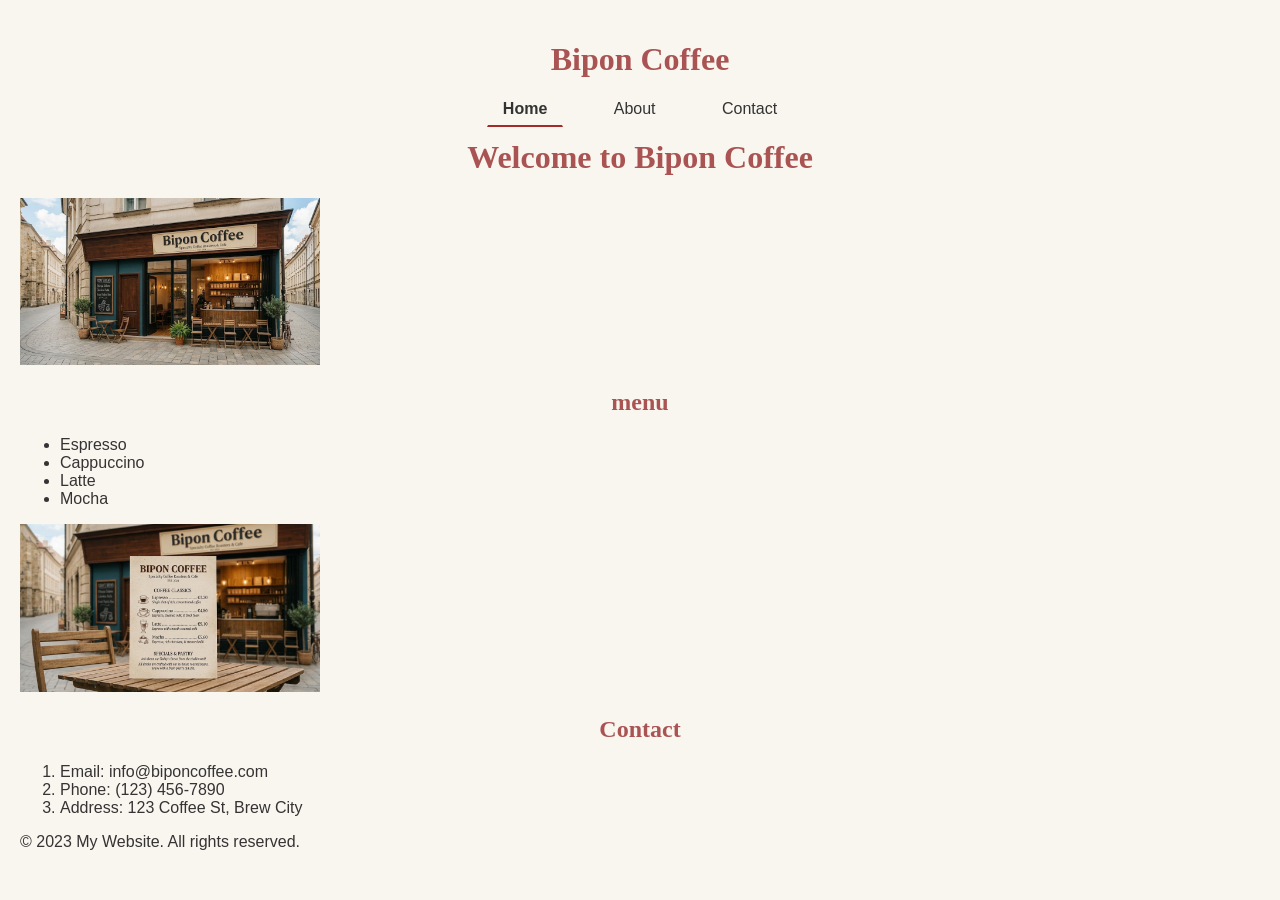
==== index.html @ 33132ce3 "final updates" ====
<!DOCTYPE html>
<html lang="en">
<head>
    <meta charset="UTF-8">
    <meta name="viewport" content="width=device-width, initial-scale=1.0">
    <link rel="stylesheet" href="css/style.css">
    <title>Bipon Coffee - Home</title>
</head>
<body>
    <header>
        <h1>Bipon Coffee</h1>

        <nav>
            <ul>
                <li><a href="index.html" class="active">Home</a></li>
                <li><a href="about.html">About</a></li>
                <li><a href="contact.html">Contact</a></li>
            </ul>
        </nav>
    </header>
    
    <main id="main-content">
        <h1>Welcome to Bipon Coffee</h1>
        <img src="images/coffee.jpg" alt="Coffee Image" width="300">
        <h2>menu</h2>
        <ul>
            <li>Espresso</li>
            <li>Cappuccino</li>
            <li>Latte</li>
            <li>Mocha</li>
        </ul>
        <img src="images/menu.jpg" alt="Coffee Menu Image" width="300">

        <h2>Contact</h2>
        <ol>
            <li>Email: info@biponcoffee.com</li>
            <li>Phone: (123) 456-7890</li>
            <li>Address: 123 Coffee St, Brew City</li>
        </ol>

    </main>
    <footer>
        <p>&copy; 2023 My Website. All rights reserved.</p>
    </footer>
</body>
</html>
---- css/style.css ----
body {
    font-family: 'Arial', sans-serif;
    color: rgb(53, 51, 51);     
    background-color: #f9f6f0;       
    margin: 0;
    padding: 1.25rem; 
}

h1, h2, h3 {
    font-family: 'Georgia', serif; 
    font-weight: bold;
    text-align: center;
    color: rgb(170, 83, 83);                   
}

#main-container {                  
    max-width: 80%;                 
    margin: 0 auto;
    padding: 1.25rem;
    border: 2px solid hsl(25, 60%, 40%); 
    background-color: #ffffff;
}

nav ul {
    list-style-type: none;
    padding: 0;
    margin: 1rem 0;
    text-align: center;
}

nav li {
    display: inline-block;
    margin: 0 0.9375rem;
}

nav a {
    text-decoration: none;
    color: rgb(51, 51, 51);
    font-weight: normal;
    padding: 0.5rem 0.9375rem;
    border: 1px solid transparent;
    transition: all 0.5s ease;
}

nav a:hover {
    color: #ffffff;
    background-color: brown;
    border-radius: 14px;
}

nav a.active {
    font-weight: bold;
    border-bottom: 2px solid brown;
}

/* 4. Data Table Styling */
table {
    width: 100%;
    border-collapse: collapse;
    margin: 1.25rem 0;
}

th, td {
    padding: 0.75rem;
    border: 1px solid #ddd;
    text-align: left;
}

th {
    background-color: brown;
    color: white;
}

tbody tr:nth-child(even) {
    background-color: #f2f2f2;
}

fieldset {
    border: 2px solid brown;
    padding: 1.25rem;
    margin: 1.25rem 0;
}

input[type="text"],
input[type="email"],
input[type="number"],
input[type="date"],
textarea {
    width: 95%;
    padding: 0.5em;                
    margin-top: 0.3rem;
    border: 1px solid #ccc;
    border-radius: 4px;
}

input:focus,
textarea:focus {
    outline: none;
    border-color: brown;
    box-shadow: 0 0 5px rgba(165, 42, 42, 0.5);
    background-color: #fffef0;
}

button {
    padding: 10px 20px;            
    background-color: brown;
    color: white;
    border: none;
    cursor: pointer;
}

button:hover {
    background-color: rgb(120, 20, 20);
}
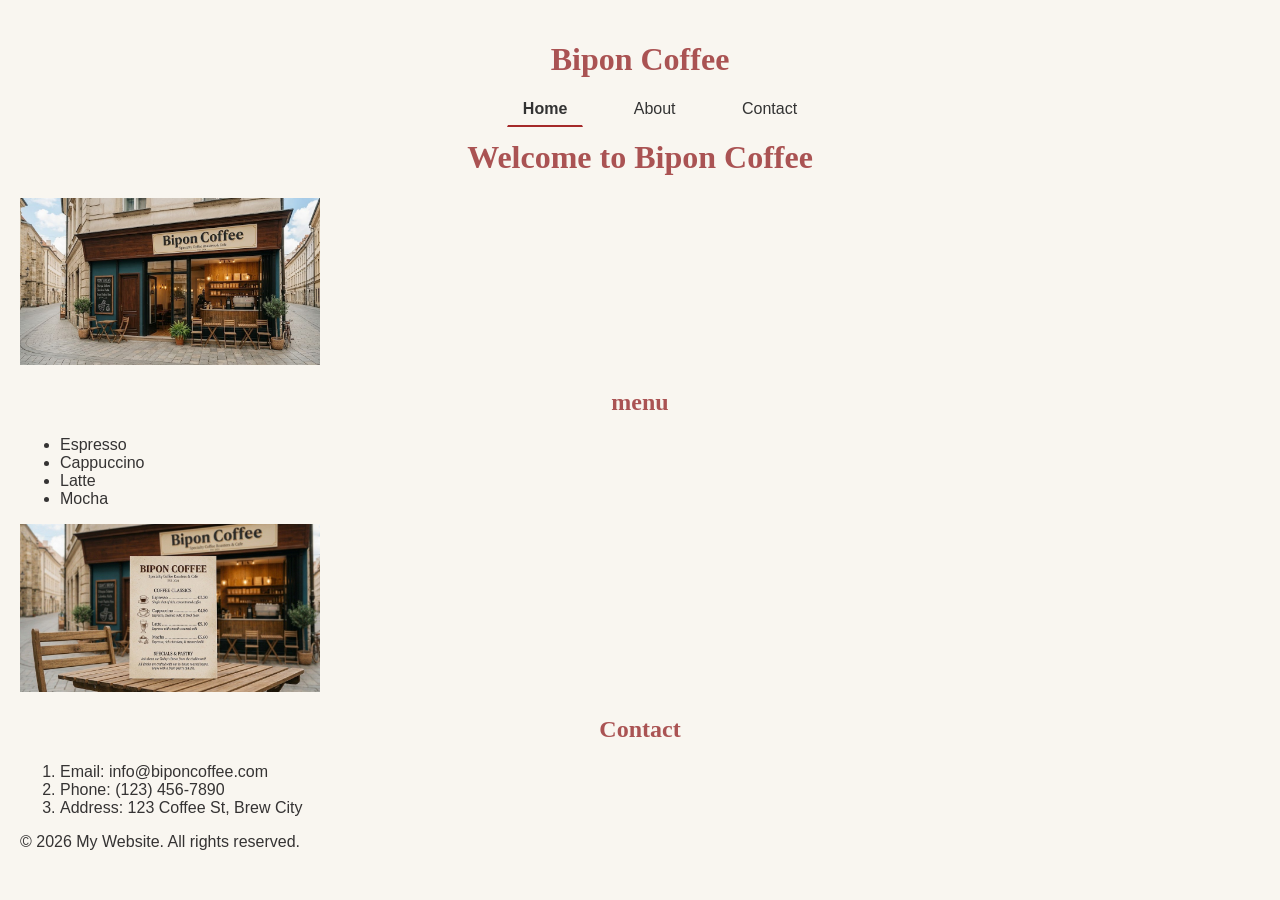
==== commit bb4c5a0e: "some changes" ====
--- a/index.html
+++ b/index.html
@@ -40,7 +40,7 @@
 
     </main>
     <footer>
-        <p>&copy; 2023 My Website. All rights reserved.</p>
+        <p>&copy; 2026 My Website. All rights reserved.</p>
     </footer>
 </body>
 </html>
--- a/css/style.css
+++ b/css/style.css
@@ -22,9 +22,6 @@
 }
 
 nav ul {
-    list-style-type: none;
-    padding: 0;
-    margin: 1rem 0;
     text-align: center;
 }
 
@@ -53,10 +50,8 @@
     border-bottom: 2px solid brown;
 }
 
-/* 4. Data Table Styling */
 table {
     width: 100%;
-    border-collapse: collapse;
     margin: 1.25rem 0;
 }
 
@@ -71,9 +66,6 @@
     color: white;
 }
 
-tbody tr:nth-child(even) {
-    background-color: #f2f2f2;
-}
 
 fieldset {
     border: 2px solid brown;
@@ -95,9 +87,7 @@
 
 input:focus,
 textarea:focus {
-    outline: none;
     border-color: brown;
-    box-shadow: 0 0 5px rgba(165, 42, 42, 0.5);
     background-color: #fffef0;
 }
 
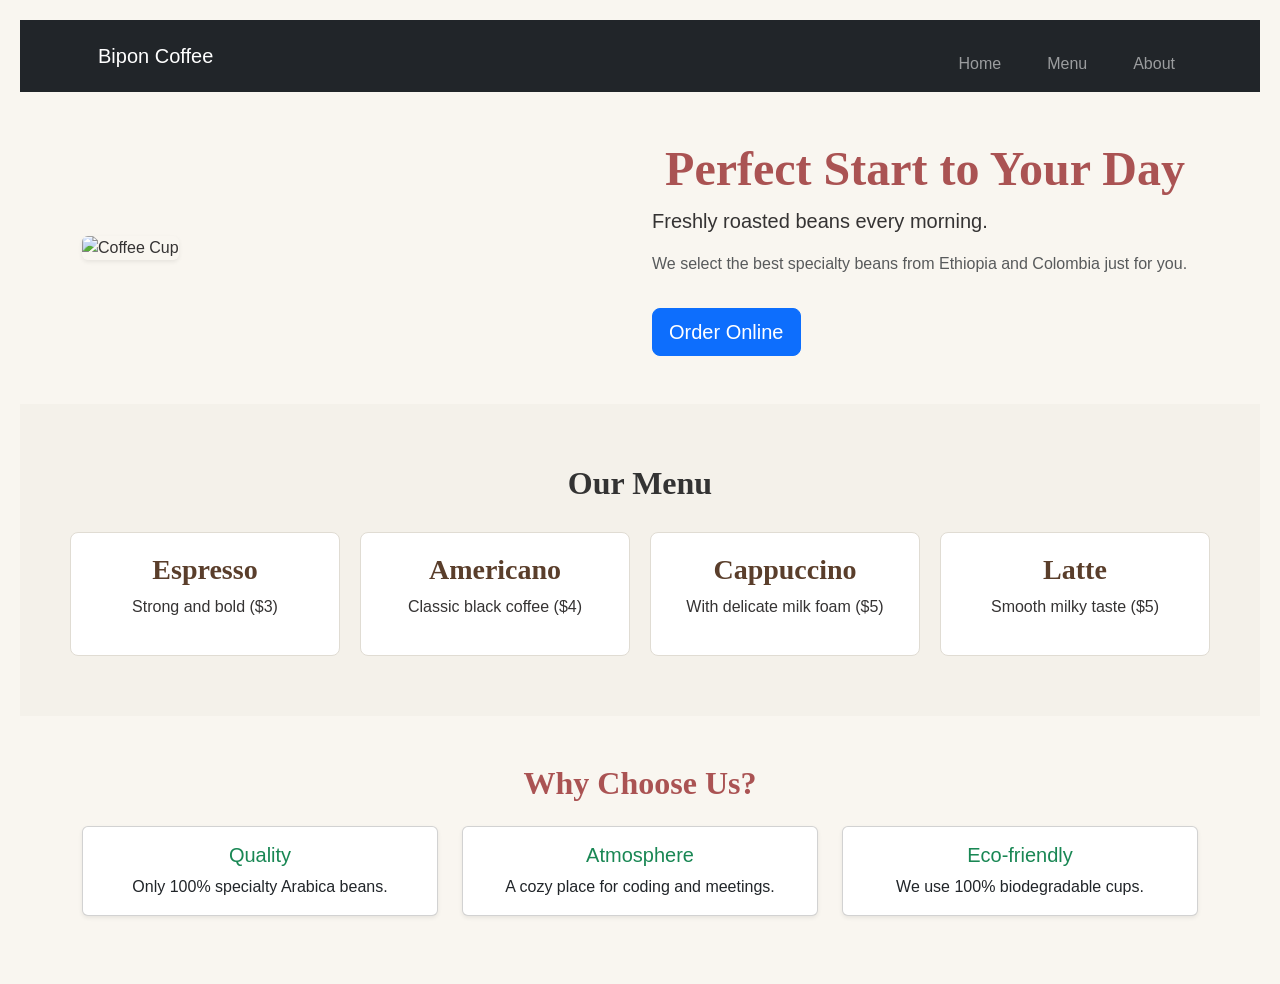
==== commit 11fc0145: "upgrade" ====
--- a/index.html
+++ b/index.html
@@ -1,46 +1,95 @@
 <!DOCTYPE html>
 <html lang="en">
 <head>
-    <meta charset="UTF-8">
-    <meta name="viewport" content="width=device-width, initial-scale=1.0">
-    <link rel="stylesheet" href="css/style.css">
-    <title>Bipon Coffee - Home</title>
+  <meta charset="UTF-8">
+  <meta name="viewport" content="width=device-width, initial-scale=1">
+  <title>Bipon Coffee</title>
+  <link href="https://cdn.jsdelivr.net/npm/bootstrap@5.3.3/dist/css/bootstrap.min.css" rel="stylesheet">
+  <link rel="stylesheet" href="css/style.css">
 </head>
 <body>
-    <header>
-        <h1>Bipon Coffee</h1>
+  <nav class="navbar navbar-expand-lg navbar-dark bg-dark">
+    <div class="container">
+      <a class="navbar-brand" href="#">Bipon Coffee</a>
+      <button class="navbar-toggler" type="button" data-bs-toggle="collapse" data-bs-target="#navbarNav">
+        <span class="navbar-toggler-icon"></span>
+      </button>
+      <div class="collapse navbar-collapse" id="navbarNav">
+        <ul class="navbar-nav ms-auto">
+          <li class="nav-item"><a class="nav-link" href="#hero">Home</a></li>
+          <li class="nav-item"><a class="nav-link" href="#menu">Menu</a></li>
+          <li class="nav-item"><a class="nav-link" href="#about">About</a></li>
+        </ul>
+      </div>
+    </div>
+  </nav>
 
-        <nav>
-            <ul>
-                <li><a href="index.html" class="active">Home</a></li>
-                <li><a href="about.html">About</a></li>
-                <li><a href="contact.html">Contact</a></li>
-            </ul>
-        </nav>
-    </header>
-    
-    <main id="main-content">
-        <h1>Welcome to Bipon Coffee</h1>
-        <img src="images/coffee.jpg" alt="Coffee Image" width="300">
-        <h2>menu</h2>
-        <ul>
-            <li>Espresso</li>
-            <li>Cappuccino</li>
-            <li>Latte</li>
-            <li>Mocha</li>
-        </ul>
-        <img src="images/menu.jpg" alt="Coffee Menu Image" width="300">
+  <section id="hero" class="container mt-5 mb-5">
+    <div class="row align-items-center">
+      <div class="col-12 col-md-6 order-2 order-md-1 mt-4 mt-md-0">
+        <img src="https://images.unsplash.com/photo-1497935586351-b67a49e012bf" class="img-fluid rounded shadow-sm" alt="Coffee Cup">
+      </div>
+      <div class="col-12 col-md-6 order-1 order-md-2">
+        <h1 class="display-5 fw-bold">Perfect Start to Your Day</h1>
+        <p class="lead">Freshly roasted beans every morning.</p>
+        <p class="text-muted d-none d-md-block">We select the best specialty beans from Ethiopia and Colombia just for you.</p>
+        <button class="btn btn-primary btn-lg mt-3">Order Online</button>
+      </div>
+    </div>
+  </section>
 
-        <h2>Contact</h2>
-        <ol>
-            <li>Email: info@biponcoffee.com</li>
-            <li>Phone: (123) 456-7890</li>
-            <li>Address: 123 Coffee St, Brew City</li>
-        </ol>
+  <section id="menu" class="custom-menu-section">
+    <h2 class="custom-menu-title">Our Menu</h2>
+    <div class="custom-grid">
+      <div class="custom-card">
+        <h3>Espresso</h3>
+        <p>Strong and bold ($3)</p>
+      </div>
+      <div class="custom-card">
+        <h3>Americano</h3>
+        <p>Classic black coffee ($4)</p>
+      </div>
+      <div class="custom-card">
+        <h3>Cappuccino</h3>
+        <p>With delicate milk foam ($5)</p>
+      </div>
+      <div class="custom-card">
+        <h3>Latte</h3>
+        <p>Smooth milky taste ($5)</p>
+      </div>
+    </div>
+  </section>
 
-    </main>
-    <footer>
-        <p>&copy; 2026 My Website. All rights reserved.</p>
-    </footer>
+  <section id="about" class="container mt-5 mb-5">
+    <h2 class="text-center mb-4">Why Choose Us?</h2>
+    <div class="row g-4">
+      <div class="col-12 col-md-6 col-lg-4">
+        <div class="card h-100 shadow-sm">
+          <div class="card-body text-center">
+            <h5 class="card-title text-success">Quality</h5>
+            <p class="card-text">Only 100% specialty Arabica beans.</p>
+          </div>
+        </div>
+      </div>
+      <div class="col-12 col-md-6 col-lg-4">
+        <div class="card h-100 shadow-sm">
+          <div class="card-body text-center">
+            <h5 class="card-title text-success">Atmosphere</h5>
+            <p class="card-text">A cozy place for coding and meetings.</p>
+          </div>
+        </div>
+      </div>
+      <div class="col-12 col-md-6 col-lg-4">
+        <div class="card h-100 shadow-sm">
+          <div class="card-body text-center">
+            <h5 class="card-title text-success">Eco-friendly</h5>
+            <p class="card-text">We use 100% biodegradable cups.</p>
+          </div>
+        </div>
+      </div>
+    </div>
+  </section>
+
+  <script src="https://cdn.jsdelivr.net/npm/bootstrap@5.3.3/dist/js/bootstrap.bundle.min.js"></script>
 </body>
-</html>
+</html>
--- a/css/style.css
+++ b/css/style.css
@@ -22,6 +22,9 @@
 }
 
 nav ul {
+    list-style-type: none;
+    padding: 0;
+    margin: 1rem 0;
     text-align: center;
 }
 
@@ -52,6 +55,7 @@
 
 table {
     width: 100%;
+    border-collapse: collapse;
     margin: 1.25rem 0;
 }
 
@@ -66,6 +70,9 @@
     color: white;
 }
 
+tbody tr:nth-child(even) {
+    background-color: #f2f2f2;
+}
 
 fieldset {
     border: 2px solid brown;
@@ -88,6 +95,7 @@
 input:focus,
 textarea:focus {
     border-color: brown;
+    box-shadow: 0 0 5px rgba(165, 42, 42, 0.5);
     background-color: #fffef0;
 }
 
@@ -101,4 +109,58 @@
 
 button:hover {
     background-color: rgb(120, 20, 20);
+}
+
+.custom-menu-section {
+  padding: 30px 15px;
+  background-color: #f4f1ea;
+}
+
+.custom-menu-title {
+  text-align: center;
+  font-size: 24px;
+  color: #333;
+  margin-bottom: 20px;
+}
+
+.custom-grid {
+  display: grid;
+  grid-template-columns: 1fr; 
+  gap: 15px;
+}
+
+.custom-card {
+  background-color: #fff;
+  padding: 20px;
+  border-radius: 8px;
+  border: 1px solid #e0dcd3;
+  text-align: center;
+}
+
+.custom-card h3 {
+  margin-top: 0;
+  color: #5a3e2b;
+}
+
+@media (min-width: 768px) {
+  .custom-grid {
+    grid-template-columns: repeat(2, 1fr); 
+    gap: 20px;
+  }
+
+  .custom-menu-title {
+    font-size: 32px; 
+    margin-bottom: 30px;
+  }
+}
+
+@media (min-width: 1024px) {
+  .custom-grid {
+    grid-template-columns: repeat(4, 1fr);
+  }
+  
+
+  .custom-menu-section {
+    padding: 60px 50px;
+  }
 }
